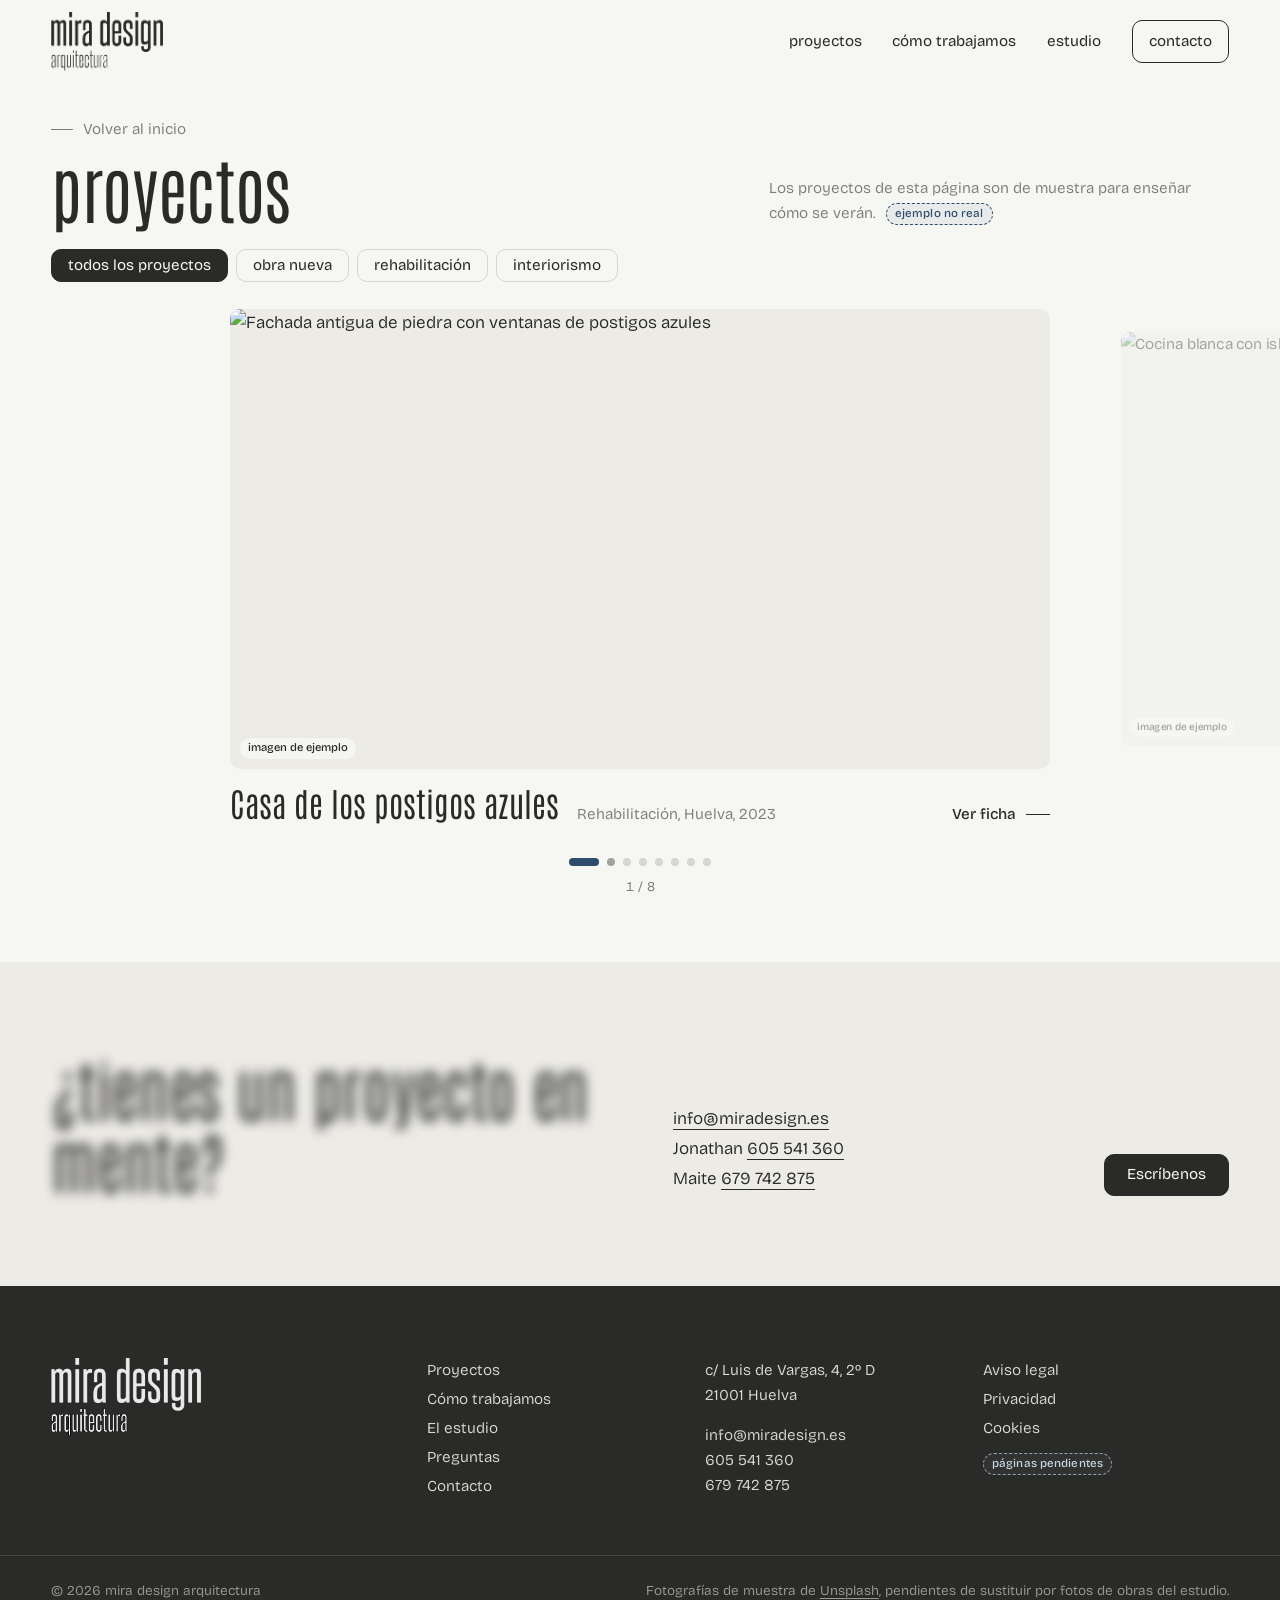
==== proyectos.html @ 31dfc929 "Primera versión de la web de mira design Página principal con portada, proyectos, cómo trabajamos, e" ====
<!DOCTYPE html>
<html lang="es">
<head>
  <meta charset="UTF-8">
  <meta name="viewport" content="width=device-width, initial-scale=1">
  <title>Proyectos | mira design arquitectura</title>
  <meta name="description" content="Proyectos de obra nueva, rehabilitación e interiorismo de mira design en Huelva.">
  <link rel="icon" type="image/png" href="img/logo.png">
  <link rel="preconnect" href="https://fonts.googleapis.com">
  <link rel="preconnect" href="https://fonts.gstatic.com" crossorigin>
  <link href="https://fonts.googleapis.com/css2?family=Antonio:wght@200;300;400&family=Bricolage+Grotesque:opsz,wght@12..96,200..700&display=swap" rel="stylesheet">
  <link rel="stylesheet" href="css/styles.css">
</head>
<body>

  <a class="skip" href="#contenido">Saltar al contenido</a>

  <header class="header" id="header">
    <a class="header__logo" href="index.html" aria-label="mira design arquitectura, ir al inicio">
      <img src="img/logo.png" alt="mira design arquitectura" width="470" height="246">
    </a>
    <nav class="nav" id="nav" aria-label="Principal">
      <a href="index.html#proyectos">proyectos</a>
      <a href="index.html#proceso">cómo trabajamos</a>
      <a href="index.html#estudio">estudio</a>
      <a href="index.html#contacto" class="nav__cta">contacto</a>
    </nav>
    <button class="menu-btn" id="menuBtn" aria-expanded="false" aria-controls="nav">
      <span class="sr-only">Abrir menú</span>
      <span class="menu-btn__line"></span>
      <span class="menu-btn__line"></span>
    </button>
  </header>

  <main id="contenido">

    <section class="section page-top proyectos">
      <div class="wrap">
        <a class="back-link" href="index.html#proyectos">Volver al inicio</a>
        <div class="section__head">
          <h1 class="section__title page-title">proyectos</h1>
          <p class="section__note">Los proyectos de esta página son de muestra para enseñar cómo se verán. <span class="demo">ejemplo no real</span></p>
        </div>

        <div class="filters" role="toolbar" aria-label="Filtrar proyectos">
          <button class="filter is-active" data-filter="todos" aria-pressed="true">todos los proyectos</button>
          <button class="filter" data-filter="obra-nueva" aria-pressed="false">obra nueva</button>
          <button class="filter" data-filter="rehabilitacion" aria-pressed="false">rehabilitación</button>
          <button class="filter" data-filter="interiorismo" aria-pressed="false">interiorismo</button>
        </div>

      </div>

      <div class="slider" id="slider">
        <ul class="slider__track" id="projects" tabindex="0" aria-label="Proyectos. Desliza a izquierda o derecha, o usa las flechas del teclado."></ul>
      </div>
      <div class="wrap slider__foot">
        <div class="dots" id="dots" aria-label="Elegir proyecto"></div>
        <p class="slider__count" id="sliderCount" aria-live="polite"></p>
      </div>
    </section>

    <section class="cta">
      <div class="wrap cta__inner">
        <h2 class="section__title">¿tienes un proyecto en mente?</h2>
        <div class="cta__data">
          <p><a class="link" href="mailto:info@miradesign.es">info@miradesign.es</a></p>
          <p>Jonathan <a class="link" href="tel:+34605541360">605 541 360</a></p>
          <p>Maite <a class="link" href="tel:+34679742875">679 742 875</a></p>
        </div>
        <a class="btn btn--solid" href="index.html#contacto">Escríbenos</a>
      </div>
    </section>

  </main>

  <footer class="footer">
    <div class="wrap footer__grid">
      <a href="index.html" aria-label="Ir al inicio"><img class="footer__logo" src="img/logo.png" alt="mira design arquitectura" width="470" height="246" loading="lazy"></a>
      <nav class="footer__nav" aria-label="Pie">
        <a href="index.html#proyectos">Proyectos</a>
        <a href="index.html#proceso">Cómo trabajamos</a>
        <a href="index.html#estudio">El estudio</a>
        <a href="index.html#preguntas">Preguntas</a>
        <a href="index.html#contacto">Contacto</a>
      </nav>
      <div>
        <p>c/ Luis de Vargas, 4, 2º D<br>21001 Huelva</p>
        <p><a href="mailto:info@miradesign.es">info@miradesign.es</a><br>
        <a href="tel:+34605541360">605 541 360</a><br>
        <a href="tel:+34679742875">679 742 875</a></p>
      </div>
      <div class="footer__legal">
        <a href="#">Aviso legal</a>
        <a href="#">Privacidad</a>
        <a href="#">Cookies</a>
        <span class="demo demo--dark">páginas pendientes</span>
      </div>
    </div>
    <div class="wrap footer__base">
      <p>© <span id="year">2026</span> mira design arquitectura</p>
      <p>Fotografías de muestra de <a href="https://unsplash.com" target="_blank" rel="noopener">Unsplash</a>, pendientes de sustituir por fotos de obras del estudio.</p>
    </div>
  </footer>

  <dialog class="modal" id="modal" aria-labelledby="modalTitle">
    <div class="modal__inner">
      <figure class="modal__img photo">
        <img id="modalImg" alt="">
        <span class="photo-tag">imagen de ejemplo</span>
      </figure>
      <div class="modal__text">
        <p class="modal__meta" id="modalMeta"></p>
        <h3 class="modal__title" id="modalTitle"></h3>
        <p id="modalDesc"></p>
        <dl class="modal__data" id="modalData"></dl>
        <span class="demo">ejemplo no real</span>
        <div class="modal__nav">
          <button class="btn" id="modalPrev">Anterior</button>
          <button class="btn" id="modalNext">Siguiente</button>
        </div>
      </div>
      <button class="modal__close" id="modalClose" aria-label="Cerrar">
        <span></span><span></span>
      </button>
    </div>
  </dialog>

  <script src="js/main.js"></script>
  <script src="js/proyectos.js"></script>
</body>
</html>
---- css/styles.css ----
:root {
  --cal: #f6f6f3;
  --cal-2: #ecebe6;
  --grafito: #2a2a29;
  --hormigon: #7d7c77;
  --linea: #d6d5cf;
  --postigo: #2e4d6e;
  --blanco: #ffffff;

  --display: "Antonio", "Arial Narrow", sans-serif;
  --text: "Bricolage Grotesque", system-ui, sans-serif;
  --radius: 10px;

  --gutter: clamp(16px, 4vw, 56px);
  --maxw: 1320px;
  --ease: cubic-bezier(.22, .61, .21, 1);
  --header-h: 84px;
}

*, *::before, *::after { box-sizing: border-box; }

html {
  scroll-behavior: smooth;
  -webkit-text-size-adjust: 100%;
}

body {
  margin: 0;
  background: var(--cal);
  color: var(--grafito);
  font-family: var(--text);
  font-weight: 350;
  font-size: 1.0625rem;
  font-optical-sizing: auto;
  line-height: 1.65;
  -webkit-font-smoothing: antialiased;
}

img { display: block; max-width: 100%; }
a { color: inherit; }
h1, h2, h3 { margin: 0; font-weight: 300; }
p { margin: 0 0 1em; }
p:last-child { margin-bottom: 0; }

:focus-visible {
  outline: 2px solid var(--postigo);
  outline-offset: 3px;
}

.sr-only {
  position: absolute; width: 1px; height: 1px; overflow: hidden;
  clip: rect(0 0 0 0); white-space: nowrap;
}

.skip {
  position: fixed; left: 16px; top: -60px; z-index: 100;
  background: var(--grafito); color: var(--cal);
  padding: 10px 16px; text-decoration: none;
  transition: top .2s;
}
.skip:focus { top: 16px; }

.wrap {
  width: 100%;
  max-width: var(--maxw);
  margin: 0 auto;
  padding: 0 var(--gutter);
}

/* Marcas de ejemplo */

.demo {
  display: inline-block;
  vertical-align: middle;
  margin-left: 6px;
  padding: 1px 8px 2px;
  border: 1px dashed var(--postigo);
  border-radius: 999px;
  color: var(--postigo);
  background: rgba(46, 77, 110, .06);
  font-family: var(--text);
  font-size: .72rem;
  font-weight: 500;
  line-height: 1.5;
  letter-spacing: .01em;
  white-space: nowrap;
}
.demo--dark {
  color: #c7d4e2;
  border-color: #8aa2bb;
  background: rgba(255, 255, 255, .04);
}

.photo { position: relative; overflow: hidden; margin: 0; background: var(--cal-2); }
.photo img { width: 100%; height: 100%; object-fit: cover; }

.photo-tag {
  position: absolute;
  left: 10px; bottom: 10px;
  padding: 2px 8px 3px;
  border-radius: 999px;
  background: rgba(246, 246, 243, .88);
  color: var(--grafito);
  font-size: .7rem;
  font-weight: 500;
  line-height: 1.4;
  pointer-events: none;
  backdrop-filter: blur(4px);
}

/* Botones y enlaces */

.btn {
  display: inline-flex;
  align-items: center;
  gap: 10px;
  padding: 12px 22px;
  border: 1px solid var(--grafito);
  border-radius: var(--radius);
  background: transparent;
  color: var(--grafito);
  font: 400 .95rem/1 var(--text);
  text-decoration: none;
  cursor: pointer;
  position: relative;
  overflow: hidden;
  isolation: isolate;
  transition: color .35s var(--ease);
}
.btn::before {
  content: "";
  position: absolute; inset: 0;
  background: var(--grafito);
  transform: scaleY(0);
  transform-origin: bottom;
  transition: transform .35s var(--ease);
  z-index: -1;
}
.btn:hover { color: var(--cal); }
.btn:hover::before { transform: scaleY(1); }

.btn--solid { background: var(--grafito); color: var(--cal); border-color: var(--grafito); }
.btn--solid::before { background: var(--postigo); }

.link {
  text-decoration: none;
  background: linear-gradient(currentColor, currentColor) 0 100% / 100% 1px no-repeat;
  transition: background-size .35s var(--ease), color .2s;
  padding-bottom: 1px;
}
.link:hover { color: var(--postigo); background-size: 0 1px; background-position: 100% 100%; }

/* Cabecera */

.header {
  position: fixed;
  inset: 0 0 auto 0;
  z-index: 50;
  height: var(--header-h);
  display: flex;
  align-items: center;
  justify-content: space-between;
  padding: 0 var(--gutter);
  transition: transform .45s var(--ease), background-color .3s, border-color .3s;
  border-bottom: 1px solid transparent;
}
.header.is-solid {
  background: rgba(246, 246, 243, .92);
  backdrop-filter: blur(8px);
  border-bottom-color: var(--linea);
}
.header.is-hidden { transform: translateY(-100%); }

.header__logo img { width: 112px; height: auto; }

.nav { display: flex; gap: clamp(16px, 2.4vw, 36px); align-items: center; }
.nav a {
  position: relative;
  text-decoration: none;
  font-size: .95rem;
  font-weight: 400;
  padding: 6px 0;
}
.nav a::after {
  content: "";
  position: absolute; left: 0; right: 0; bottom: 0;
  height: 1px; background: currentColor;
  transform: scaleX(0); transform-origin: right;
  transition: transform .4s var(--ease);
}
.nav a:hover::after, .nav a.is-current::after { transform: scaleX(1); transform-origin: left; }
.nav__cta { border: 1px solid var(--grafito); border-radius: var(--radius); padding: 8px 16px !important; transition: background-color .3s, color .3s; }
.nav__cta::after { display: none; }
.nav__cta:hover { background: var(--grafito); color: var(--cal); }

.menu-btn {
  display: none;
  width: 44px; height: 44px;
  border: 0; background: none; cursor: pointer;
  position: relative;
}
.menu-btn__line {
  position: absolute; left: 10px; right: 10px; height: 1px;
  background: var(--grafito);
  transition: transform .35s var(--ease), top .35s var(--ease);
}
.menu-btn__line:nth-child(2) { top: 18px; }
.menu-btn__line:nth-child(3) { top: 26px; }
.menu-btn[aria-expanded="true"] .menu-btn__line:nth-child(2) { top: 22px; transform: rotate(45deg); }
.menu-btn[aria-expanded="true"] .menu-btn__line:nth-child(3) { top: 22px; transform: rotate(-45deg); }

/* Portada */

.hero {
  position: relative;
  min-height: 100vh;
  min-height: 100svh;
  display: flex;
  align-items: center;
  padding: calc(var(--header-h) + 24px) 0 96px;
}

.hero__intro {
  max-width: var(--maxw);
  margin: 0 auto;
  padding: 0 var(--gutter);
  display: grid;
  grid-template-columns: 1fr;
  gap: 44px;
}

.hero__title {
  font-family: var(--display);
  font-weight: 200;
  font-size: clamp(3.2rem, 10.5vw, 10rem);
  line-height: 1;
  letter-spacing: -.01em;
}
.hero__title .line { display: block; overflow: hidden; padding-bottom: .2em; margin-bottom: -.2em; }
.hero__title .line > span {
  display: inline-block;
  transform: translateY(105%);
  animation: rise 1.1s var(--ease) forwards;
}
.hero__title .line:nth-child(2) > span { animation-delay: .12s; }

.hero__aside {
  display: flex;
  flex-wrap: wrap;
  align-items: flex-end;
  justify-content: space-between;
  gap: 24px;
  opacity: 0;
  animation: fade .9s .55s var(--ease) forwards;
}
.hero__aside p { max-width: 34ch; font-size: 1.15rem; margin: 0; }
.hero__actions { display: flex; gap: 12px; flex-wrap: wrap; }

@keyframes rise { to { transform: translateY(0); } }
@keyframes fade { from { opacity: 0; transform: translateY(8px); } to { opacity: 1; transform: none; } }

.hero__scroll {
  position: absolute;
  left: 50%; bottom: 28px;
  width: 1px; height: 56px;
  overflow: hidden;
  opacity: 0;
  animation: fade .9s 1.1s var(--ease) forwards;
}
.hero__scroll span {
  position: absolute; inset: 0;
  background: var(--grafito);
  transform-origin: top;
  animation: bajar 2.2s var(--ease) infinite;
}
@keyframes bajar {
  0% { transform: scaleY(0); transform-origin: top; }
  50% { transform: scaleY(1); transform-origin: top; }
  51% { transform: scaleY(1); transform-origin: bottom; }
  100% { transform: scaleY(0); transform-origin: bottom; }
}

/* Tres fotos en movimiento */

.trio {
  position: relative;
  height: clamp(640px, 125vh, 1200px);
  max-width: var(--maxw);
  margin: 0 auto;
  overflow: hidden;
}
.trio__img { position: absolute; border-radius: 6px; will-change: transform; }
.trio__img img { will-change: transform; }
.trio__img--a { left: var(--gutter); top: 6%; width: 44%; aspect-ratio: 4 / 5; }
.trio__img--b { right: var(--gutter); top: 14%; width: 32%; aspect-ratio: 3 / 4; }
.trio__img--c { left: 40%; top: 52%; width: 25%; aspect-ratio: 1; z-index: 2; box-shadow: 0 30px 60px -30px rgba(42, 42, 41, .45); }

/* Transición entre páginas */

main, .footer { animation: entrar .7s var(--ease) both; }
body.is-leaving main, body.is-leaving .footer { opacity: 0; transform: translateY(-10px); transition: opacity .28s ease, transform .28s ease; }
@keyframes entrar { from { opacity: 0; transform: translateY(14px); } to { opacity: 1; transform: none; } }

/* Secciones */

.section { padding: clamp(72px, 12vh, 140px) 0; }
.page-top { padding-top: calc(var(--header-h) + clamp(40px, 8vh, 96px)); }
.page-title { font-size: clamp(3rem, 8vw, 7rem); font-weight: 200; }
.section__side { display: flex; flex-direction: column; align-items: flex-start; gap: 12px; max-width: 46ch; }

.arrow-link {
  display: inline-flex;
  align-items: center;
  gap: 10px;
  font-weight: 500;
  font-size: .98rem;
  text-decoration: none;
}
.arrow-link::after {
  content: "";
  width: 22px; height: 1px;
  background: currentColor;
  transition: width .4s var(--ease);
}
.arrow-link:hover { color: var(--postigo); }
.arrow-link:hover::after { width: 40px; }

.section__title {
  font-family: var(--display);
  font-weight: 300;
  font-size: clamp(2.4rem, 5.2vw, 4.6rem);
  line-height: 1.08;
  letter-spacing: -.005em;
}

.section__head {
  display: flex;
  flex-wrap: wrap;
  align-items: flex-end;
  justify-content: space-between;
  gap: 16px 40px;
  margin-bottom: clamp(32px, 6vh, 64px);
}

.section__note {
  max-width: 46ch;
  margin: 0;
  color: var(--hormigon);
  font-size: .95rem;
}
.col-head .section__note { margin-top: 20px; }

.grid {
  display: grid;
  grid-template-columns: repeat(12, 1fr);
  column-gap: clamp(16px, 2.5vw, 40px);
  row-gap: 40px;
}
.col-head { grid-column: 1 / span 4; }
.col-body { grid-column: 6 / span 7; }

.lead {
  font-size: clamp(1.25rem, 2vw, 1.6rem);
  line-height: 1.45;
  font-weight: 300;
  text-wrap: pretty;
  max-width: 34em;
}
.lead strong { font-weight: 550; }

.reveal {
  opacity: 0;
  transform: translateY(.45em);
  filter: blur(6px);
  transition: opacity 1s var(--ease), transform 1.1s var(--ease), filter 1s var(--ease);
}
.reveal.is-in { opacity: 1; transform: none; filter: none; }

/* Estudio */

.estudio .col-body > p:not(.lead) { max-width: 60ch; }

.facts {
  margin: 48px 0 0;
  border-top: 1px solid var(--linea);
}
.facts__item {
  display: grid;
  grid-template-columns: 9rem 1fr;
  gap: 16px;
  padding: 18px 0;
  border-bottom: 1px solid var(--linea);
  align-items: baseline;
}
.facts dt {
  font-family: var(--display);
  font-size: 1.9rem;
  font-weight: 300;
  line-height: 1;
}
.facts dd { margin: 0; }

.estudio .col-body { grid-row: 1; }
.estudio__img {
  grid-column: 1 / -1;
  grid-row: 2;
  aspect-ratio: 21 / 8;
  border-radius: 6px;
  margin-top: clamp(16px, 4vh, 40px);
}

/* Trayectoria: se queda fija mientras la línea avanza */

.trayectoria { position: relative; margin-top: clamp(36px, 6vh, 64px); }
.section.estudio { padding-top: clamp(40px, 6vh, 72px); }
.estudio .team { margin-top: clamp(36px, 6vh, 64px); }
.trayectoria__title {
  font-family: var(--display);
  font-size: clamp(2.4rem, 5.2vw, 4.6rem);
  font-weight: 300;
  line-height: 1.08;
  margin-bottom: clamp(48px, 9vh, 96px);
}

.timeline-wrap { --t: 0; position: relative; }
.timeline__line {
  position: absolute;
  left: 7px; right: 0; top: 7px;
  height: 2px;
  margin-top: -1px;
  background: var(--linea);
  border-radius: 2px;
}
.timeline__fill {
  position: absolute; inset: 0;
  border-radius: 2px;
  background: linear-gradient(90deg, var(--grafito) 0%, var(--postigo) 100%);
  transform: scaleX(var(--t));
  transform-origin: left;
  box-shadow: 0 0 14px rgba(46, 77, 110, .35);
}
.timeline__head {
  position: absolute;
  top: 50%; left: calc(var(--t) * 100%);
  width: 14px; height: 14px;
  margin: -7px 0 0 -7px;
  border-radius: 50%;
  background: var(--postigo);
  box-shadow: 0 0 0 5px rgba(46, 77, 110, .16), 0 0 22px 4px rgba(46, 77, 110, .55);
  opacity: calc(min(var(--t) * 20, 1));
}
.timeline__head::after {
  content: "";
  position: absolute; inset: -6px;
  border-radius: 50%;
  border: 1px solid var(--postigo);
  animation: pulse 2s var(--ease) infinite;
}
.timeline {
  list-style: none;
  margin: 0; padding: 0;
  display: grid;
  grid-template-columns: repeat(5, 1fr);
  gap: 24px;
}
.timeline__item { position: relative; padding-top: 40px; }
.timeline__item::before {
  content: "";
  position: absolute;
  left: 0; top: 0;
  width: 15px; height: 15px;
  border-radius: 50%;
  border: 1px solid var(--linea);
  background: var(--cal);
  transition: background-color .5s var(--ease), border-color .5s, transform .5s var(--ease);
}
.timeline__item.is-on::before { background: var(--grafito); border-color: var(--grafito); }
.timeline__item.is-current::before { background: var(--postigo); border-color: var(--postigo); transform: scale(1.25); }
.timeline__year {
  display: block;
  font-family: var(--display);
  font-size: clamp(2.6rem, 4.6vw, 4.4rem);
  font-weight: 200;
  line-height: 1.08;
  margin-bottom: 10px;
  transition: opacity .7s var(--ease), transform .7s var(--ease), color .5s;
}
.timeline__year, .timeline__item p {
  opacity: .14;
  transform: translateY(14px);
  transition: opacity .7s var(--ease), transform .7s var(--ease), color .5s;
}
.timeline__item p { margin: 0; max-width: 24ch; font-size: 1.02rem; transition-delay: .1s; }
.timeline__item.is-on .timeline__year, .timeline__item.is-on p { opacity: .55; transform: none; }
.timeline__item.is-current .timeline__year, .timeline__item.is-current p { opacity: 1; }
.timeline__item.is-current .timeline__year { color: var(--postigo); }

.team {
  display: grid;
  grid-template-columns: 1fr 1fr;
  grid-template-rows: repeat(4, auto);
  column-gap: clamp(24px, 4vw, 64px);
  margin-top: clamp(64px, 10vh, 120px);
}
.person {
  display: grid;
  grid-row: span 4;
  grid-template-rows: subgrid;
  align-content: start;
  border-top: 1px solid var(--grafito);
  padding-top: 28px;
}
.person > * { margin: 0 0 14px; }
.person .person__phone { justify-self: start; align-self: start; }
.person__head { display: flex; gap: 20px; align-items: center; }
.person__mono {
  flex: none;
  width: 64px; height: 64px;
  display: grid; place-items: center;
  border: 1px solid var(--linea);
  font-family: var(--display);
  font-size: 2.2rem;
  font-weight: 200;
  transition: background-color .4s var(--ease), color .4s var(--ease), border-color .4s;
}
.person:hover .person__mono { background: var(--grafito); color: var(--cal); border-color: var(--grafito); }
.person__name {
  font-family: var(--display);
  font-size: 1.9rem;
  font-weight: 300;
  line-height: 1.12;
}
.person__role { margin: 4px 0 0; color: var(--hormigon); font-size: .95rem; }
.person p { max-width: 58ch; }
.person__trait {
  font-style: italic;
  border-left: 1px solid var(--postigo);
  padding-left: 16px;
  align-self: start;
}
.person__phone {
  display: inline-block;
  margin-top: 4px;
  font-family: var(--display);
  font-size: 1.35rem;
  font-weight: 300;
  text-decoration: none;
  border-bottom: 1px solid var(--linea);
  transition: border-color .3s, color .3s;
}
.person__phone:hover { border-color: var(--postigo); color: var(--postigo); }

/* Proyectos */

.projects {
  list-style: none;
  margin: 0; padding: 0;
  display: grid;
  grid-template-columns: repeat(12, 1fr);
  gap: clamp(28px, 4vw, 48px) clamp(16px, 2.5vw, 32px);
}
.project { grid-column: span 6; transition: opacity .45s var(--ease), transform .45s var(--ease); }
.project:nth-child(4n+1), .project:nth-child(4n+4) { grid-column: span 7; }
.project:nth-child(4n+2), .project:nth-child(4n+3) { grid-column: span 5; }
.project:last-child:nth-child(odd) { grid-column: 1 / -1; }
.project__img { height: clamp(260px, 34vw, 500px); }

.filters {
  display: flex;
  flex-wrap: wrap;
  gap: 8px;
  margin-bottom: 32px;
}
.filter {
  border: 1px solid var(--linea);
  background: none;
  color: var(--grafito);
  padding: 8px 16px;
  border-radius: var(--radius);
  font: 400 .95rem/1 var(--text);
  cursor: pointer;
  transition: border-color .3s, background-color .3s, color .3s;
}
.filter:hover { border-color: var(--grafito); }
.filter.is-active { background: var(--grafito); color: var(--cal); border-color: var(--grafito); }

/* Tipos de proyecto (inicio) */

.tipos__list { list-style: none; margin: 0; padding: 0; border-top: 1px solid var(--grafito); }
.tipos__list > li { border-bottom: 1px solid var(--linea); }
.tipo {
  position: relative;
  display: grid;
  grid-template-columns: 1fr auto auto;
  align-items: center;
  gap: 24px;
  min-height: clamp(110px, 17vh, 170px);
  padding: 0 clamp(16px, 2.5vw, 32px);
  text-decoration: none;
  overflow: hidden;
  border-radius: 6px;
  isolation: isolate;
}
.tipo img {
  position: absolute; inset: 0;
  width: 100%; height: 100%;
  object-fit: cover;
  z-index: -1;
  clip-path: inset(100% 0 0 0);
  transform: scale(1.15);
  transition: clip-path .75s var(--ease), transform 1.4s var(--ease);
}
.tipo::before {
  content: "";
  position: absolute; inset: 0;
  z-index: -1;
  background: linear-gradient(90deg, rgba(28, 28, 27, .62), rgba(28, 28, 27, .2));
  opacity: 0;
  transition: opacity .6s var(--ease);
}
.tipo__name {
  font-family: var(--display);
  font-size: clamp(2.6rem, 6.4vw, 6rem);
  font-weight: 200;
  line-height: 1.08;
  transition: color .5s var(--ease), transform .7s var(--ease);
}
.tipo__count { color: var(--hormigon); font-size: .95rem; transition: color .5s; }
.tipo__go {
  display: inline-flex; align-items: center; gap: 10px;
  font-weight: 500; font-size: .95rem;
  opacity: 0; transform: translateX(-12px);
  transition: opacity .5s var(--ease), transform .5s var(--ease), color .5s;
}
.tipo__go::after { content: ""; width: 28px; height: 1px; background: currentColor; }
.tipo .photo-tag { left: auto; right: 12px; top: 10px; bottom: auto; opacity: 0; transition: opacity .4s; }

.tipo:hover img, .tipo:focus-visible img { clip-path: inset(0 0 0 0); transform: scale(1); }
.tipo:hover::before, .tipo:focus-visible::before { opacity: 1; }
.tipo:hover .tipo__name, .tipo:focus-visible .tipo__name { color: var(--blanco); transform: translateX(14px); }
.tipo:hover .tipo__count, .tipo:focus-visible .tipo__count,
.tipo:hover .tipo__go, .tipo:focus-visible .tipo__go { color: var(--blanco); }
.tipo:hover .tipo__go, .tipo:focus-visible .tipo__go { opacity: 1; transform: none; }
.tipo:hover .photo-tag, .tipo:focus-visible .photo-tag { opacity: 1; }

.tipos__all { display: flex; justify-content: flex-end; margin-top: 32px; }

@media (hover: none) {
  .tipo img { clip-path: inset(0); transform: none; }
  .tipo::before { opacity: 1; }
  .tipo .tipo__name, .tipo .tipo__count, .tipo .tipo__go { color: var(--blanco); }
  .tipo .tipo__go { opacity: 1; transform: none; }
  .tipo .photo-tag { opacity: 1; }
  .tipos__list > li { border: 0; margin-bottom: 10px; }
}

.project.is-leaving { opacity: 0; transform: translateY(12px); }
.project.is-entering { opacity: 0; transform: translateY(12px); }

.project__btn {
  display: block;
  width: 100%;
  padding: 0;
  border: 0;
  background: none;
  color: inherit;
  text-align: left;
  font: inherit;
  cursor: pointer;
}
.project__img { border-radius: 6px; }
.project__img img { transition: transform 1.2s var(--ease), filter .6s; filter: saturate(.85); }
.project__btn:hover .project__img img,
.project__btn:focus-visible .project__img img { transform: scale(1.04); filter: saturate(1); }

.project__img::after {
  content: "";
  position: absolute; inset: 14px;
  border: 1px solid rgba(255, 255, 255, .85);
  opacity: 0;
  transform: scale(1.03);
  transition: opacity .5s var(--ease), transform .5s var(--ease);
  pointer-events: none;
}
.project__btn:hover .project__img::after,
.project__btn:focus-visible .project__img::after { opacity: 1; transform: none; }

.project__info {
  display: flex;
  flex-direction: column;
  gap: 2px;
  padding-top: 12px;
}
.project__name {
  font-family: var(--display);
  font-size: 1.45rem;
  font-weight: 300;
  line-height: 1.15;
}
.project__meta { color: var(--hormigon); font-size: .9rem; white-space: nowrap; }

/* Proyectos: deslizar a izquierda y derecha */

.proyectos.page-top { padding-top: calc(var(--header-h) + clamp(12px, 3vh, 32px)); padding-bottom: clamp(40px, 7vh, 80px); }
.proyectos .back-link { margin-bottom: 8px; }
.proyectos .section__head { margin-bottom: clamp(12px, 2.5vh, 24px); }
.proyectos .page-title { font-size: clamp(2.8rem, 5.5vw, 5rem); }
.proyectos .filters { margin-bottom: clamp(16px, 3vh, 32px); }

.slider { position: relative; }
.slider__track {
  --w: min(64vw, 1000px);
  list-style: none;
  margin: 0;
  padding: 0 calc((100% - var(--w)) / 2);
  display: flex;
  gap: clamp(16px, 2.4vw, 36px);
  overflow-x: auto;
  scroll-snap-type: x mandatory;
  scrollbar-width: none;
  overscroll-behavior-x: contain;
  cursor: grab;
  transition: opacity .32s var(--ease), transform .32s var(--ease);
}
.slider__track::-webkit-scrollbar { display: none; }
.slider__track:focus-visible { outline-offset: -2px; }
.slider__track.is-dragging { cursor: grabbing; scroll-snap-type: none; user-select: none; }
.slider__track.is-changing { opacity: 0; transform: translateX(-24px); }

.slide {
  flex: 0 0 var(--w);
  scroll-snap-align: center;
}
.slide__btn {
  display: block;
  width: 100%;
  padding: 0;
  border: 0;
  background: none;
  color: inherit;
  font: inherit;
  text-align: left;
  cursor: inherit;
}
.slide__img {
  height: clamp(240px, calc(100vh - 440px), 620px);
  border-radius: 10px;
  opacity: .42;
  transform: scale(.9);
  transition: opacity .6s var(--ease), transform .7s var(--ease);
}
.slide__img img { transition: transform 1.2s var(--ease); }
.slide.is-active .slide__img { opacity: 1; transform: none; }
.slide.is-active .slide__btn:hover .slide__img img { transform: scale(1.03); }
.slide__info {
  display: flex;
  flex-wrap: wrap;
  align-items: baseline;
  gap: 4px 18px;
  padding-top: 16px;
  opacity: 0;
  transform: translateY(8px);
  transition: opacity .5s var(--ease), transform .5s var(--ease);
}
.slide.is-active .slide__info { opacity: 1; transform: none; transition-delay: .15s; }
.slide__name { font-family: var(--display); font-size: clamp(1.7rem, 2.6vw, 2.3rem); font-weight: 300; line-height: 1.1; }
.slide__meta { color: var(--hormigon); font-size: .95rem; }
.slide__go {
  margin-left: auto;
  display: inline-flex; align-items: center; gap: 10px;
  font-weight: 500; font-size: .95rem;
}
.slide__go::after { content: ""; width: 24px; height: 1px; background: currentColor; transition: width .4s var(--ease); }
.slide.is-active .slide__btn:hover .slide__go::after { width: 40px; }
.slide.is-active .slide__btn { cursor: pointer; }

.slider__foot {
  display: flex;
  flex-direction: column;
  align-items: center;
  gap: 10px;
  margin-top: clamp(20px, 3.5vh, 36px);
}
.dots { display: flex; align-items: center; gap: 8px; }
.dot {
  width: 8px; height: 8px;
  padding: 0;
  border: 0;
  border-radius: 999px;
  background: var(--grafito);
  opacity: .16;
  cursor: pointer;
  transition: width .55s var(--ease), opacity .45s var(--ease), background-color .45s;
}
.dot:hover { opacity: .5; }
.dot.is-near { opacity: .42; }
.dot.is-active { width: 30px; opacity: 1; background: var(--postigo); }
.slider__count { margin: 0; font-size: .85rem; color: var(--hormigon); font-variant-numeric: tabular-nums; }

/* Paneles de qué hacemos */

.panels {
  display: flex;
  gap: 10px;
  height: clamp(420px, 66vh, 620px);
  margin-top: clamp(40px, 7vh, 72px);
}
.panel {
  position: relative;
  flex: 1;
  min-width: 0;
  overflow: hidden;
  border-radius: 14px;
  cursor: pointer;
  background: var(--grafito);
  transition: flex 0.8s var(--ease);
}
.panel.is-open { flex: 4.2; }
.panel img {
  position: absolute; inset: 0;
  width: 100%; height: 100%;
  object-fit: cover;
  filter: grayscale(1) brightness(.62);
  transform: scale(1.08);
  transition: filter .8s var(--ease), transform 1.2s var(--ease);
}
.panel.is-open img { filter: none; transform: scale(1); }
.panel::after {
  content: "";
  position: absolute; inset: 0;
  background: linear-gradient(to top, rgba(28, 28, 27, .78) 0%, rgba(28, 28, 27, .1) 55%, transparent 100%);
  pointer-events: none;
}
.panel__label {
  position: absolute;
  left: 50%; bottom: 28px;
  z-index: 1;
  color: var(--blanco);
  font-family: var(--display);
  font-size: 1.9rem;
  font-weight: 300;
  white-space: nowrap;
  writing-mode: vertical-rl;
  transform: translateX(-50%) rotate(180deg);
  transition: opacity .4s var(--ease);
}
.panel.is-open .panel__label { opacity: 0; }
.panel__body {
  position: absolute;
  left: clamp(20px, 3vw, 40px); right: clamp(20px, 3vw, 40px); bottom: clamp(20px, 3vw, 36px);
  z-index: 1;
  color: var(--blanco);
  opacity: 0;
  transform: translateY(16px);
  transition: opacity .4s var(--ease), transform .5s var(--ease);
  pointer-events: none;
}
.panel.is-open .panel__body { opacity: 1; transform: none; transition-delay: .35s; }
.panel__title {
  font-family: var(--display);
  font-size: clamp(2.4rem, 4.5vw, 4rem);
  font-weight: 200;
  line-height: 1.08;
  margin-bottom: 8px;
}
.panel { display: block; color: var(--blanco); text-decoration: none; }
.panel__body { display: flex; flex-direction: column; gap: 6px; }
.panel__title { display: block; }
.panel__text { max-width: 42ch; color: rgba(255, 255, 255, .88); }
.panel__go {
  display: inline-flex;
  align-items: center;
  gap: 12px;
  margin-top: 10px;
  font-weight: 500;
}
.panel__go [data-count] { color: rgba(255, 255, 255, .75); font-weight: 400; }
.panel__go [data-count] { display: inline-flex; align-items: center; gap: 12px; }
.panel__go [data-count]::after { content: ""; width: 1px; height: 14px; background: rgba(255, 255, 255, .5); }
.panel__go::after { content: ""; width: 28px; height: 1px; background: currentColor; transition: width .4s var(--ease); }
.panel.is-open:hover .panel__go::after { width: 48px; }
.panel.is-open .panel__body { pointer-events: auto; }
.panel.is-open { cursor: pointer; }

.proyectos-home { background: var(--blanco); }
.proyectos-home { padding: clamp(48px, 8vh, 88px) 0; }
.proyectos-home .section__head { margin-bottom: clamp(20px, 4vh, 40px); }
.proyectos-home .panels { margin-top: 0; height: clamp(320px, calc(100vh - 380px), 600px); }
.tipos__all { display: flex; justify-content: flex-end; margin-top: 28px; }

.back-link {
  display: inline-flex;
  align-items: center;
  gap: 10px;
  margin-bottom: 24px;
  color: var(--hormigon);
  font-size: .95rem;
  text-decoration: none;
  transition: color .3s;
}
.back-link::before { content: ""; width: 22px; height: 1px; background: currentColor; transition: width .4s var(--ease); }
.back-link:hover { color: var(--grafito); }
.back-link:hover::before { width: 36px; }
.panel .photo-tag { left: auto; right: 12px; top: 12px; bottom: auto; z-index: 2; opacity: 0; transition: opacity .4s; }
.panel.is-open .photo-tag { opacity: 1; }
.panel:focus-visible { outline-offset: 4px; }

/* Descubre */

.doors {
  list-style: none;
  margin: 0; padding: 0;
  display: grid;
  grid-template-columns: repeat(4, 1fr);
  gap: clamp(14px, 2vw, 24px);
}
.door {
  display: flex;
  flex-direction: column;
  gap: 4px;
  text-decoration: none;
  height: 100%;
}
.door__img { aspect-ratio: 3 / 4; border-radius: 12px; margin-bottom: 14px; }
.door__img img { transition: transform 1.2s var(--ease), filter .6s; filter: saturate(.8); }
.door__img::after {
  content: "";
  position: absolute; inset: 0;
  background: var(--postigo);
  opacity: 0;
  mix-blend-mode: multiply;
  transition: opacity .5s var(--ease);
}
.door:hover .door__img img, .door:focus-visible .door__img img { transform: scale(1.06); filter: saturate(1); }
.door:hover .door__img::after { opacity: .18; }
.door__name {
  display: flex;
  align-items: center;
  justify-content: space-between;
  font-family: var(--display);
  font-size: clamp(1.8rem, 2.6vw, 2.4rem);
  font-weight: 300;
  line-height: 1.08;
}
.door__name::after {
  content: "";
  width: 28px; height: 1px;
  background: currentColor;
  transition: width .45s var(--ease), background-color .3s;
}
.door:hover .door__name::after { width: 56px; background: var(--postigo); }
.door__text { color: var(--hormigon); font-size: .95rem; }

/* Llamada a contactar */

.cta { background: var(--cal-2); padding: clamp(64px, 10vh, 110px) 0; }
.cta__inner {
  display: grid;
  grid-template-columns: 6fr 4fr auto;
  gap: 32px clamp(24px, 4vw, 64px);
  align-items: end;
}
.cta__data p { margin: 0 0 2px; }

/* Preguntas */

.faq { border-top: 1px solid var(--grafito); }
.faq__item { border-bottom: 1px solid var(--linea); }
.faq__item summary {
  list-style: none;
  cursor: pointer;
  position: relative;
  padding: 22px 48px 22px 0;
  font-size: 1.15rem;
  font-weight: 400;
  transition: color .3s;
}
.faq__item summary::-webkit-details-marker { display: none; }
.faq__item summary::before,
.faq__item summary::after {
  content: "";
  position: absolute;
  right: 8px; top: 50%;
  width: 16px; height: 1px;
  background: currentColor;
  transition: transform .4s var(--ease);
}
.faq__item summary::after { transform: rotate(90deg); }
.faq__item[open] summary::after { transform: rotate(0); }
.faq__item summary:hover { color: var(--postigo); }
.faq__body { overflow: hidden; }
.faq__body p { padding: 0 48px 24px 0; max-width: 60ch; color: #4a4a48; }

/* Contacto */

.form {
  display: grid;
  grid-template-columns: 1fr 1fr;
  gap: 20px 24px;
}
.field { display: flex; flex-direction: column; gap: 6px; }
.field--full { grid-column: 1 / -1; }
.field label { font-size: .9rem; color: var(--hormigon); }
.opt { color: #a3a29d; }
.field input, .field select, .field textarea {
  font: 300 1.05rem/1.5 var(--text);
  color: var(--grafito);
  background: transparent;
  border: 0;
  border-bottom: 1px solid var(--linea);
  border-radius: 0;
  padding: 8px 0;
  transition: border-color .3s;
  -webkit-appearance: none;
  appearance: none;
}
.field select {
  background: url("data:image/svg+xml,%3Csvg xmlns='http://www.w3.org/2000/svg' width='12' height='8'%3E%3Cpath d='M1 1l5 5 5-5' fill='none' stroke='%232a2a29'/%3E%3C/svg%3E") right 4px center no-repeat;
  cursor: pointer;
}
.field textarea { resize: vertical; min-height: 96px; }
.field input:focus, .field select:focus, .field textarea:focus {
  outline: none;
  border-bottom-color: var(--grafito);
}
.field input:focus-visible, .field select:focus-visible, .field textarea:focus-visible {
  border-bottom: 2px solid var(--postigo);
  margin-bottom: -1px;
}
.field.has-error input, .field.has-error textarea { border-bottom-color: #a33a2a; }

.check { display: flex; gap: 12px; align-items: flex-start; font-size: .95rem; cursor: pointer; }
.check input { margin-top: 5px; accent-color: var(--grafito); width: 16px; height: 16px; }
.check.has-error { color: #a33a2a; }

.form__foot { display: flex; flex-wrap: wrap; gap: 16px 24px; align-items: center; }
.form__help { margin: 0; max-width: 40ch; font-size: .88rem; color: var(--hormigon); }
.form__status { margin: 0; font-size: .95rem; min-height: 1.5em; }
.form__status.is-error { color: #a33a2a; }
.form__status.is-ok { color: var(--postigo); }

/* Leer más */

.more { margin-top: 4px; }
.more summary {
  list-style: none;
  display: inline-flex;
  align-items: center;
  gap: 10px;
  cursor: pointer;
  font-weight: 500;
  font-size: .95rem;
  padding: 6px 0;
  color: var(--grafito);
}
.more summary::-webkit-details-marker { display: none; }
.more summary::after {
  content: "";
  width: 18px; height: 1px;
  background: currentColor;
  transition: width .4s var(--ease);
}
.more summary:hover { color: var(--postigo); }
.more summary:hover::after { width: 32px; }
.more__close, .more[open] .more__open { display: none; }
.more[open] .more__close { display: inline; }
.more__body { overflow: hidden; }
.more__body p { max-width: 60ch; color: #4a4a48; padding-top: 12px; margin: 0; }

/* Cómo trabajamos */

.proceso { background: var(--cal-2); }
.proceso__track { height: 380vh; position: relative; }
.proceso__sticky {
  position: sticky;
  top: 0;
  height: 100vh;
  display: flex;
  align-items: center;
  overflow: hidden;
}
.proceso__grid {
  display: grid;
  grid-template-columns: 5fr 7fr;
  gap: clamp(24px, 5vw, 80px);
  align-items: center;
}
.proceso__text .section__note { margin: 16px 0 32px; }

.phases { list-style: none; margin: 0; padding: 0; border-top: 1px solid var(--linea); }
.phase {
  display: grid;
  grid-template-columns: 3rem 1fr;
  gap: 8px;
  padding: 16px 0;
  border-bottom: 1px solid var(--linea);
  position: relative;
  opacity: .38;
  transition: opacity .5s var(--ease);
}
.phase::before {
  content: "";
  position: absolute; left: 0; right: 0; bottom: -1px;
  height: 1px;
  background: var(--grafito);
  transform: scaleX(var(--fill, 0));
  transform-origin: left;
}
.phase.is-active, .phase.is-done { opacity: 1; }
.phase.is-done { opacity: .7; }
.phase__n { font-family: var(--display); font-size: 1rem; color: var(--hormigon); padding-top: 4px; }
.phase h3 {
  font-family: var(--display);
  font-size: 1.7rem;
  font-weight: 300;
  line-height: 1.12;
}
.phase p {
  margin: 0;
  font-size: .95rem;
  color: #4a4a48;
  max-height: 0;
  overflow: hidden;
  opacity: 0;
  transition: max-height .5s var(--ease), opacity .5s var(--ease), margin .5s var(--ease);
}
.phase.is-active p { max-height: 6em; opacity: 1; margin-top: 6px; }

.proceso__drawing { margin: 0; position: relative; }
.proceso__drawing svg { width: 100%; height: auto; max-height: 72vh; display: block; overflow: visible; }
.proceso__label {
  position: absolute;
  right: 0; bottom: 0;
  font-family: var(--display);
  font-size: 1.1rem;
  color: var(--hormigon);
}

#houseSvg .ink { fill: none; stroke: var(--grafito); stroke-linecap: round; stroke-linejoin: round; }
#houseSvg .sketch { stroke-width: 1.1; opacity: .75; }
#houseSvg .plan { stroke-width: 1.6; }
#houseSvg .dim { stroke-width: .8; stroke: var(--postigo); }
#houseSvg .dim-text { fill: var(--postigo); font: 400 13px var(--text); }
#houseSvg .edge { stroke-width: 1.4; }
#houseSvg .ground { stroke: var(--hormigon); stroke-width: 1; }
#houseSvg .face { stroke: none; }
#houseSvg .grid-line { stroke: var(--linea); stroke-width: .6; fill: none; }

/* Contacto */

.contact__side { display: flex; flex-direction: column; gap: 36px; }
.contacto .page-title { font-size: clamp(2.6rem, 5.4vw, 4.8rem); }
.contacto .grid { align-items: start; }
.contact__data { display: grid; gap: 24px; }
.contact__data h2 {
  font-family: var(--display);
  font-size: 1.4rem;
  font-weight: 300;
  margin-bottom: 6px;
}
.contact__data p { margin-bottom: 4px; }
a[href^="tel:"] { white-space: nowrap; }
.contacto .col-head { grid-column: 1 / span 5; }
.contacto .col-body { grid-column: 7 / span 6; }

.form {
  background: var(--blanco);
  border: 1px solid var(--linea);
  border-radius: 18px;
  padding: clamp(22px, 3vw, 36px);
  box-shadow: 0 1px 0 var(--linea), 0 24px 48px -32px rgba(42, 42, 41, .25);
}
.form__intro h2 {
  font-family: var(--display);
  font-size: 2rem;
  font-weight: 300;
  line-height: 1.12;
  margin-bottom: 6px;
}
.form__intro p { margin: 0; color: var(--hormigon); font-size: .92rem; max-width: 48ch; }

/* Dónde estamos */

.ubicacion { background: var(--cal); border-top: 1px solid var(--linea); }
.ubicacion__track { height: 380vh; position: relative; }
.ubicacion__sticky { position: sticky; top: 0; height: 100vh; overflow: hidden; }
.ubicacion .map3d { position: absolute; inset: 0; width: 100%; height: 100%; background: var(--cal); }
.map3d .maplibregl-ctrl-attrib { font-size: 10px; background: rgba(246, 246, 243, .8); }

.ubicacion__panel {
  position: absolute;
  left: var(--gutter);
  top: calc(var(--header-h) + 24px);
  z-index: 2;
  background: rgba(246, 246, 243, .88);
  backdrop-filter: blur(8px);
  border: 1px solid var(--linea);
  border-radius: 18px;
  padding: 24px 28px 28px;
  width: min(300px, calc(100% - 2 * var(--gutter)));
}
.ubicacion__title {
  font-family: var(--display);
  font-size: 2.4rem;
  font-weight: 300;
  line-height: 1.08;
  margin-bottom: 18px;
}
.zoomsteps { list-style: none; margin: 0 0 22px; padding: 0; display: grid; gap: 4px; }
.zoomsteps li {
  display: flex;
  align-items: center;
  gap: 12px;
  font-size: .98rem;
  color: var(--hormigon);
  transition: color .4s var(--ease);
}
.zoomsteps li::before {
  content: "";
  width: 7px; height: 7px;
  border-radius: 50%;
  border: 1px solid currentColor;
  transition: background-color .4s, border-color .4s, transform .4s var(--ease);
}
.zoomsteps li.is-done { color: var(--grafito); }
.zoomsteps li.is-active { color: var(--grafito); font-weight: 550; }
.zoomsteps li.is-active::before { background: var(--postigo); border-color: var(--postigo); transform: scale(1.4); }
.ubicacion__cta { opacity: .35; pointer-events: none; transition: opacity .5s, color .35s var(--ease); }
.ubicacion__cta.is-ready { opacity: 1; pointer-events: auto; }

.ubicacion__coords {
  position: absolute;
  right: var(--gutter);
  bottom: 36px;
  z-index: 2;
  margin: 0;
  text-align: right;
  font-family: var(--display);
  font-size: 1rem;
  line-height: 1.4;
  font-variant-numeric: tabular-nums;
  text-shadow: 0 0 8px var(--cal);
}
.ubicacion__fallback[hidden] { display: none; }
.ubicacion__fallback {
  position: absolute; inset: 0;
  display: grid; place-content: center; justify-items: center; gap: 16px;
  text-align: center;
}

.studio-pin { width: 0; height: 0; }
.studio-pin__inner { position: relative; opacity: 0; transform: translateY(8px); transition: opacity .6s var(--ease), transform .6s var(--ease); }
.studio-pin__inner.is-visible { opacity: 1; transform: none; }
.studio-pin__dot {
  position: absolute; left: -9px; top: -9px;
  width: 18px; height: 18px;
  border-radius: 50%;
  background: var(--postigo);
  border: 3px solid var(--blanco);
  box-shadow: 0 2px 8px rgba(0, 0, 0, .25);
}
.studio-pin__dot::after {
  content: "";
  position: absolute; inset: -3px;
  border-radius: 50%;
  border: 2px solid var(--postigo);
  animation: pulse 2.2s var(--ease) infinite;
}
@keyframes pulse { from { transform: scale(1); opacity: .9; } to { transform: scale(3.2); opacity: 0; } }
.studio-pin__label {
  position: absolute;
  left: 18px; top: -46px;
  background: var(--blanco);
  border-radius: var(--radius);
  padding: 8px 12px;
  white-space: nowrap;
  box-shadow: 0 8px 24px -10px rgba(42, 42, 41, .35);
  font-size: .85rem;
  line-height: 1.3;
}
.studio-pin__label img { width: 72px; height: auto; margin-bottom: 4px; }

/* Aparición suave reversible */

.fade { opacity: 0; transform: translateY(28px); transition: opacity .9s var(--ease), transform .9s var(--ease); }
.fade.is-in { opacity: 1; transform: none; }

/* Pie */

.footer {
  background: var(--grafito);
  color: #d9d8d3;
  padding: 72px 0 32px;
  font-size: .95rem;
}
.footer a { text-decoration: none; transition: color .3s; }
.footer a:hover { color: var(--blanco); }
.footer__grid {
  display: grid;
  grid-template-columns: 1.4fr 1fr 1fr 1fr;
  gap: 32px;
  align-items: start;
}
.footer__logo { width: 150px; height: auto; filter: invert(1) brightness(1.6); opacity: .9; }
.footer__legal, .footer__nav { display: flex; flex-direction: column; gap: 4px; align-items: flex-start; }
.footer__legal .demo { margin: 8px 0 0; }
.footer__base {
  display: flex;
  flex-wrap: wrap;
  justify-content: space-between;
  gap: 8px 32px;
  margin-top: 56px;
  padding-top: 24px;
  border-top: 1px solid #454543;
  color: #9a9994;
  font-size: .85rem;
}
.footer__base a { text-decoration: underline; text-underline-offset: 3px; }

/* Ficha de proyecto */

.modal {
  width: min(1100px, calc(100% - 32px));
  max-height: calc(100% - 32px);
  padding: 0;
  border: 0;
  background: var(--cal);
  color: var(--grafito);
  overflow: auto;
}
.modal::backdrop { background: rgba(42, 42, 41, .7); backdrop-filter: blur(3px); }
.modal[open] { animation: modalIn .5s var(--ease); }
@keyframes modalIn { from { opacity: 0; transform: translateY(20px); } to { opacity: 1; transform: none; } }

.modal__inner { display: grid; grid-template-columns: 1.3fr 1fr; position: relative; }
.modal__img { min-height: 420px; }
.modal__text { padding: clamp(28px, 4vw, 48px); display: flex; flex-direction: column; gap: 4px; }
.modal__meta { color: var(--hormigon); font-size: .95rem; margin-bottom: 6px; }
.modal__title {
  font-family: var(--display);
  font-size: clamp(2.2rem, 4vw, 3.2rem);
  font-weight: 300;
  line-height: 1.08;
  margin-bottom: 18px;
}
.modal__data {
  margin: 12px 0 20px;
  border-top: 1px solid var(--linea);
}
.modal__data div {
  display: flex; justify-content: space-between; gap: 16px;
  padding: 10px 0;
  border-bottom: 1px solid var(--linea);
  font-size: .95rem;
}
.modal__data dt { color: var(--hormigon); }
.modal__data dd { margin: 0; text-align: right; }
.modal .demo { align-self: flex-start; margin: 0; }
.modal__nav { display: flex; gap: 8px; margin-top: auto; padding-top: 28px; }
.modal__close {
  position: absolute;
  top: 12px; right: 12px;
  width: 44px; height: 44px;
  border: 0;
  border-radius: var(--radius);
  background: var(--cal);
  cursor: pointer;
}
.modal__close span {
  position: absolute; left: 12px; right: 12px; top: 50%;
  height: 1px; background: var(--grafito);
  transition: transform .4s var(--ease);
}
.modal__close span:first-child { transform: rotate(45deg); }
.modal__close span:last-child { transform: rotate(-45deg); }
.modal__close:hover span:first-child { transform: rotate(135deg); }
.modal__close:hover span:last-child { transform: rotate(45deg); }

/* Responsive */

@media (max-width: 960px) {
  .proceso__grid { grid-template-columns: 1fr; gap: 16px; }
  .proceso__text .section__note { display: none; }
  .phase { padding: 10px 0; }
  .phase h3 { font-size: 1.35rem; }
  .proceso__drawing svg { max-height: 38vh; }
  .contacto .col-head, .contacto .col-body { grid-column: 1 / -1; }
  .doors { grid-template-columns: 1fr 1fr; }
  .door__img { aspect-ratio: 4 / 3; }
  .cta__inner { grid-template-columns: 1fr 1fr; }
  .cta__inner .section__title { grid-column: 1 / -1; }
  .timeline { grid-template-columns: 1fr; gap: clamp(14px, 2.6vh, 28px); padding-left: 40px; }
  .timeline__line { left: 7px; right: auto; top: 0; bottom: 0; width: 2px; height: auto; margin: 0 0 0 -1px; }
  .timeline__fill { background: linear-gradient(180deg, var(--grafito) 0%, var(--postigo) 100%); transform: scaleY(var(--t)); transform-origin: top; }
  .timeline__head { top: calc(var(--t) * 100%); left: 50%; margin: -7px 0 0 -7px; }
  .timeline__item { padding-top: 0; }
  .timeline__item::before { left: -40px; top: 12px; }
  .timeline__year { font-size: clamp(2rem, 7vw, 2.8rem); margin-bottom: 2px; }
  .timeline__item p { font-size: .95rem; }
  .trio__img--a { width: 54%; }
  .trio__img--b { width: 40%; }
  .trio__img--c { width: 34%; left: 34%; }
  .col-head, .col-body, .estudio__img { grid-column: 1 / -1; }
  .estudio__img { grid-row: auto; aspect-ratio: 16 / 10; }
  .estudio .col-body { grid-row: auto; }
  .team { grid-template-columns: 1fr; }
  .footer__grid { grid-template-columns: 1fr 1fr; }
  .modal__inner { grid-template-columns: 1fr; }
  .modal__img { min-height: 0; aspect-ratio: 16 / 10; }
}

@media (max-width: 820px) {
  :root { --header-h: 68px; }
  .header__logo img { width: 92px; }
  .menu-btn { display: block; z-index: 2; }
  .nav {
    position: fixed;
    inset: 0;
    flex-direction: column;
    align-items: flex-start;
    justify-content: center;
    gap: 8px;
    padding: 0 var(--gutter);
    background: var(--cal);
    clip-path: inset(0 0 100% 0);
    transition: clip-path .6s var(--ease);
    visibility: hidden;
  }
  .nav.is-open { clip-path: inset(0); visibility: visible; }
  .nav a {
    font-family: var(--display);
    font-size: 2.6rem;
    font-weight: 300;
    line-height: 1.15;
  }
  .nav__cta { border: 0; padding: 6px 0 !important; }
  .nav__cta:hover { background: none; color: inherit; }

  .slider__track { --w: 84vw; }
  .slide__img { height: clamp(200px, calc(100svh - 540px), 520px); transform: scale(.94); }
  .slide__info { padding-top: 10px; }
  .slide__go { margin-left: 0; width: 100%; }
  .projects { grid-template-columns: 1fr; }
  .project, .project:nth-child(n) { grid-column: 1 / -1; }
  .project__img { height: auto; aspect-ratio: 4 / 3; }
  .tipo { grid-template-columns: 1fr auto; }
  .tipo__go { display: none; }
  .trio { height: 110vh; }

  .panels { flex-direction: column; height: auto; }
  .proyectos-home .panels { height: auto; }
  .panel { flex: none; height: 76px; transition: height .7s var(--ease); }
  .panel.is-open { flex: none; height: 380px; }
  .panel__label { writing-mode: horizontal-tb; transform: none; left: 20px; bottom: 50%; translate: 0 50%; }

  .form { grid-template-columns: 1fr; }
}

@media (max-width: 560px) {
  .ubicacion__panel { padding: 16px 18px 18px; top: calc(var(--header-h) + 8px); }
  .ubicacion__title { font-size: 1.8rem; margin-bottom: 10px; }
  .zoomsteps { margin-bottom: 14px; }
  .zoomsteps li { font-size: .88rem; }
  .ubicacion__coords { bottom: 28px; font-size: .9rem; }
  .tipo { min-height: 96px; }
  .tipo__count { font-size: .85rem; }
  .doors { grid-template-columns: 1fr; }
  .cta__inner { grid-template-columns: 1fr; }
  .team { grid-template-columns: 1fr; }
  .facts__item { grid-template-columns: 1fr; gap: 4px; }
  .footer__grid { grid-template-columns: 1fr; }
}

@media (prefers-reduced-motion: reduce) {
  .proceso__track { height: auto; }
  .proceso__sticky { position: relative; height: auto; min-height: 100vh; }
  .ubicacion__track { height: auto; }
  .ubicacion__sticky { position: relative; height: 90vh; }
  .timeline__year, .timeline__item p { opacity: 1; transform: none; }
  main, .footer { animation: none; }
  .phase { opacity: 1; }
  .phase p { max-height: none; opacity: 1; }
  html { scroll-behavior: auto; }
  *, *::before, *::after {
    animation-duration: .01ms !important;
    animation-iteration-count: 1 !important;
    transition-duration: .01ms !important;
  }
  .hero__title .line > span { transform: none; }
  .hero__aside { opacity: 1; }
  .reveal, .fade { clip-path: none; transform: none; opacity: 1; }
}
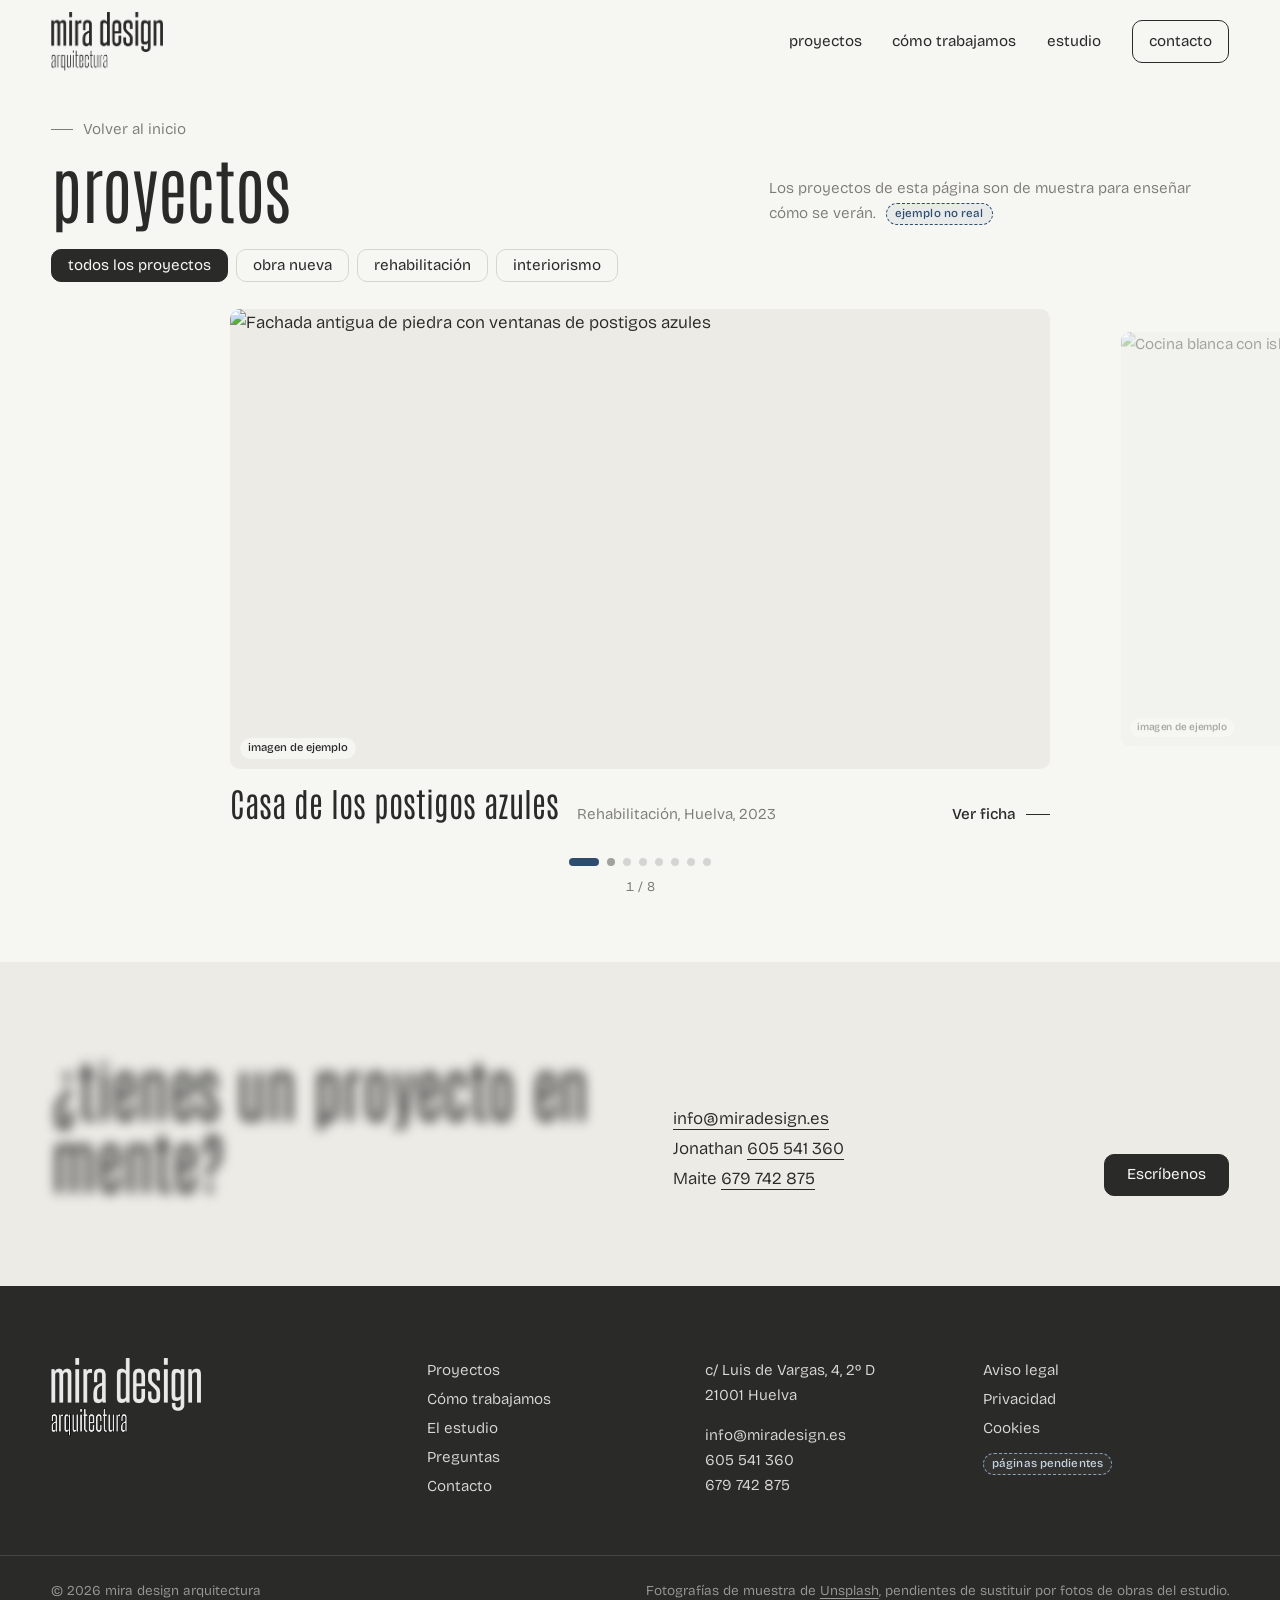
==== commit f5daacdd: "Fuentes incluidas en el proyecto Antonio y Bricolage Grotesque se sirven desde la carpeta fonts en l" ====
--- a/proyectos.html
+++ b/proyectos.html
@@ -6,9 +6,8 @@
   <title>Proyectos | mira design arquitectura</title>
   <meta name="description" content="Proyectos de obra nueva, rehabilitación e interiorismo de mira design en Huelva.">
   <link rel="icon" type="image/png" href="img/logo.png">
-  <link rel="preconnect" href="https://fonts.googleapis.com">
-  <link rel="preconnect" href="https://fonts.gstatic.com" crossorigin>
-  <link href="https://fonts.googleapis.com/css2?family=Antonio:wght@200;300;400&family=Bricolage+Grotesque:opsz,wght@12..96,200..700&display=swap" rel="stylesheet">
+  <link rel="preload" href="fonts/antonio.woff2" as="font" type="font/woff2" crossorigin>
+  <link rel="preload" href="fonts/bricolage-grotesque.woff2" as="font" type="font/woff2" crossorigin>
   <link rel="stylesheet" href="css/styles.css">
 </head>
 <body>
--- a/css/styles.css
+++ b/css/styles.css
@@ -1,3 +1,19 @@
+@font-face {
+  font-family: "Antonio";
+  font-style: normal;
+  font-weight: 100 700;
+  font-display: swap;
+  src: url("../fonts/antonio.woff2") format("woff2-variations"), url("../fonts/antonio.woff2") format("woff2");
+}
+
+@font-face {
+  font-family: "Bricolage Grotesque";
+  font-style: normal;
+  font-weight: 200 800;
+  font-display: swap;
+  src: url("../fonts/bricolage-grotesque.woff2") format("woff2-variations"), url("../fonts/bricolage-grotesque.woff2") format("woff2");
+}
+
 :root {
   --cal: #f6f6f3;
   --cal-2: #ecebe6;
